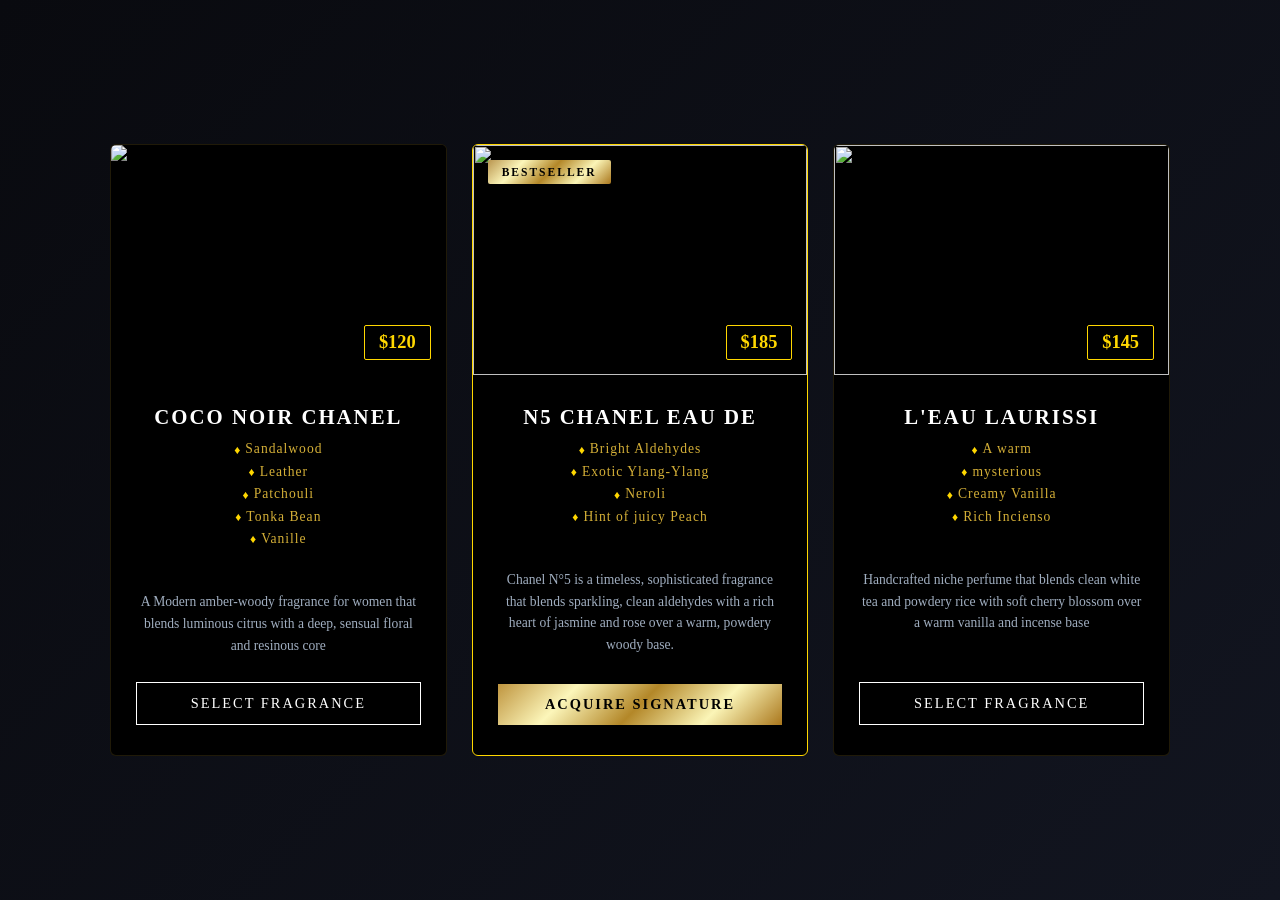
==== index.html @ cbd5b755 "rename file to index.html" ====
<!DOCTYPE html>
<html lang="en">
<head>
    <meta charset="UTF-8">
    <meta name="viewport" content="width=device-width, initial-scale=1.0">
    <title>FLEXBOX PRICING CARDS</title> 
    <link rel="Luxurious script" href="https://fonts.google.com/specimen/Luxurious+Script?preview.script=Latn">
    <link rel="Luxurious script" href="https://fonts.google.com/?preview.script=Latn&query=cinzel">
    <link rel="stylesheet" href="style.css">
</head>
<body>
    <style>
    :root {
      --bg-dark-gradient: linear-gradient(135deg,black 0%, black 100%);
      --card-bg-dark: black;
      --card-bg-featured: black;
      --text-primary: white;
      --text-muted: lightgray;
      --gold-accent: gold;
    --gold-gradient: linear-gradient(135deg, #b9954e 0%, #fcf6ba 25%, #b38728 50%, #fbf5b7 75%, #aa771c 100%);    }

    * {
      box-sizing: border-box;
      margin: 0;
      padding: 0;
    }
    body{
        font-family: 'Times New Roman', Times, serif;
        background: linear-gradient(135deg, #090a0f 0%, #121520 100% );
        min-height: 100vh;
        display: flex;
        justify-content: center;
        align-items: center;
        padding: 20px;
        }
    .pricing-container {
        display: flex;
        flex-direction: row;
        justify-content: center;
        align-items: stretch; 
        gap: 25px;
        width: 100%;
        max-width: 1100px;
        flex-wrap: wrap;
        padding: 0 20px;
    }
    .perfume-card {

     background-color: black;
     border: 1px solid rgba(212, 175, 55, 0.15); 
     border-radius: 6px;
     overflow: hidden;
     position: relative;
     transition: transform 0.4s cubic-bezier(0.16, 1, 0.3, 1), border-color 0.4s ease, box-shadow 0.4s ease;
     flex: 1 1 320px;
     display: flex;
     flex-direction: column;
    }
    .image-wrapper {
     position: relative;
     width: 100%;
     height: 230px;
     overflow: hidden;
     background-color: black;
    }
    .image-wrapper img {
     width: 100%;
     height: 100%;
     object-fit: cover;        
     object-position: center;   
     display: block;
    }

    .price-tag {
     position: absolute;
     bottom: 15px;
     right: 15px;
     background-color: black;
     backdrop-filter: blur(4px);
     border: 1px solid gold;
     color: gold;
     font-weight: 600;
     font-size: 1.15rem;
     padding: 6px 14px;
     border-radius: 2px;
     z-index: 10;
    }
    .card-content {
     padding: 30px 25px;
     text-align: center;
     display: flex;
     flex-direction: column;
     align-items: center;
     flex-grow: 1;
    } 

.perfume-title {
  color: #ffffff;         
  font-family: 'Cinzel', serif;
  font-size: 1.3rem;
  letter-spacing: 2px;
  margin-bottom: 12px;
  text-transform: uppercase;
}

.scent-notes {
  list-style: none;
  width: 100%;
  margin-bottom: 20px;
}

.scent-notes li {
  color: #d4af37 ;         
  font-size: 0.85rem;
  margin-bottom: 6px;
  letter-spacing: 1px;
  text-align:center;
  position: relative;
}
.scent-notes li::before {
    content:"♦ " ;
    display: inline;
    color: var(--gold-accent);
    font-size: 0.75rem;
    vertical-align: middle;
}

.description {
  color: #a0aec0 ;         
  font-size: 0.85rem;
  line-height: 1.6;
  margin-bottom: 25px;
  font-weight: 300;
  flex-grow: 1;
}

.purchase-btn {
  width: 100%;
  background: transparent ; 
  color: #ffffff ;         
  border: 1px solid #ffffff ; 
  padding: 12px 0;
  font-family: 'Cinzel', serif;
  font-size: 0.9rem;
  letter-spacing: 2px;
  text-transform: uppercase;
  cursor: pointer;
  transition: all 0.3s ease;
}

.purchase-btn:hover {
  background: #ffffff ;
  color: #000000 ;
}

.perfume-card.featured {
        background-color: var(--card-bg-featured);
        border: 1px solid var(--gold-accent);
    }
    
.featured-btn {
  background: linear-gradient(135deg, #bf953f 0%, #fcf6ba 25%, #b38728 50%, #fbf5b7 75%, #aa771c 100%);
  border: none ;
  color: #000000 ;
  font-weight: 600;
}

.featured-btn:hover {
  background: #ffffff ;
  color: #000000 ;
  box-shadow: 0 0 15px rgba(255, 255, 255, 0.4);
}
.perfume-card:hover {
    transform: translateY(-10px);
    border-color: #d4af37;
     box-shadow: 0 20px 40px rgba(0, 0, 0, 0.8), 
              0 0 22px rgba(212, 175, 55, 0.25);
}
.signature-badge {
    position: absolute;
    top: 15px;
    left: 15px;
    z-index: 30 ; 
    background: var(--gold-gradient);
    color: #000000 ;
    font-family: 'Cinzel', serif;
    font-size: 0.72rem;
    font-weight: 700;
    text-transform: uppercase;
    letter-spacing: 2px;
    padding: 6px 14px;
    border-radius: 2px;
    box-shadow: 0 4px 12px rgba(0, 0, 0, 0.6);
    display: block ;
}


    </style>
    <main class="pricing-container">
        <section class="perfume-card">
            <div class="image-wrapper">
                <span class="price-tag">$120 </span>
                    <img src="C:\Users\ADMIN\OneDrive\Desktop\Mern Stack\front end\CSS\coco perfume.avif" alt="coco noir chanel">
            </div>

            <div class="card-content">
                <h2 class="perfume-title">COCO NOIR CHANEL</h2>
                <ul class="scent-notes">
                    <li>Sandalwood</li>
                    <li>Leather</li>
                    <li>Patchouli</li> 
                    <li>Tonka Bean</li>
                    <li>Vanille</li>
                 </ul>
                 <br>
            <p class="description">A Modern amber-woody fragrance for women that blends luminous citrus with a deep, sensual floral and resinous core</p>
            <button class="purchase-btn"> SELECT FRAGRANCE </button>
            </div>


        </section>

        <section class="perfume-card featured">
            <div class="signature-badge">Bestseller</div>
            <div class="image-wrapper">
                <span class="price-tag">$185</span>
                <img src="C:\Users\ADMIN\Downloads\n5 perfume.avif">

            </div>
        <div class="card-content">
            <h2 class="perfume-title">N5 Chanel eau de</h2>
            <ul class="scent-notes">
                <li>Bright Aldehydes</li>
                <li>Exotic Ylang-Ylang</li>
                <li>Neroli</li>
                <li>Hint of juicy Peach</li>
            </ul>
            <br>
            <p class="description">Chanel N°5 is a timeless, sophisticated fragrance that blends sparkling, clean aldehydes with a rich heart of jasmine and rose over a warm, powdery woody base.</p>
            <button class="purchase-btn featured-btn">ACQUIRE SIGNATURE</button>
        </div>
        </section>

        <section class="perfume-card">
            <div class="image-wrapper">
                <span class="price-tag">$145</span>
                    <img src="C:\Users\ADMIN\Downloads\laurissi perfume.avif">
            </div>

        <div class="card-content">
            <h2 class="perfume-title">L'Eau Laurissi</h2>
            <ul class="scent-notes">
                <li>A warm</li>
                <li>mysterious</li>
                <li>Creamy Vanilla</li>
                <li>Rich Incienso</li>
            </ul>
            <br>
            <p class="description">Handcrafted niche perfume that blends clean white tea and powdery rice with soft cherry blossom over a warm vanilla and incense base</p><br>
            <button class="purchase-btn">SELECT FRAGRANCE</button>
        </div>
        </section>
    </main>
</body>
</html>
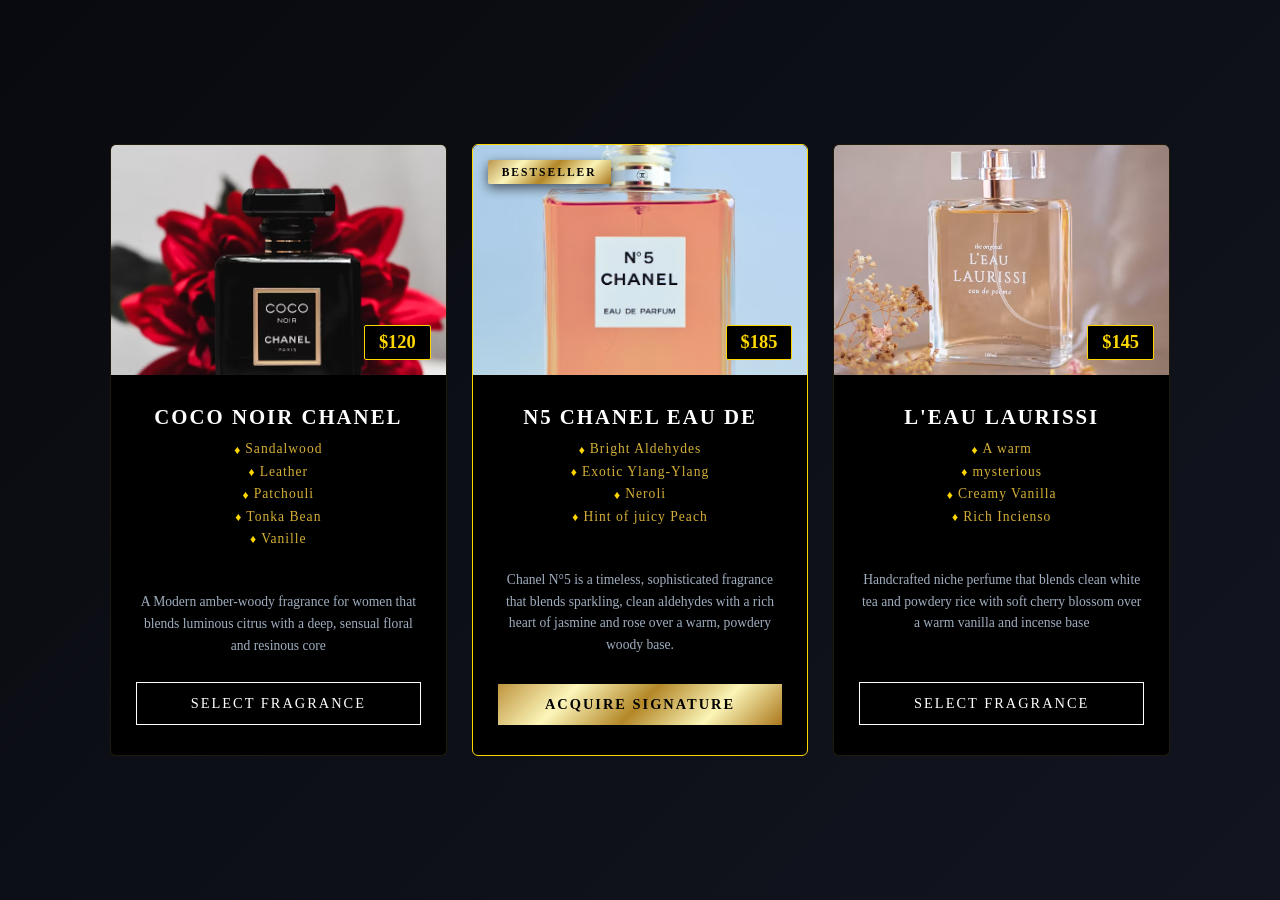
==== commit 4eb61f6c: "fixed filename spaces" ====
--- a/index.html
+++ b/index.html
@@ -200,7 +200,7 @@
         <section class="perfume-card">
             <div class="image-wrapper">
                 <span class="price-tag">$120 </span>
-                    <img src="C:\Users\ADMIN\OneDrive\Desktop\Mern Stack\front end\CSS\coco perfume.avif" alt="coco noir chanel">
+                    <img src="coco-perfume.avif" alt="coco noir chanel">
             </div>
 
             <div class="card-content">
@@ -224,7 +224,7 @@
             <div class="signature-badge">Bestseller</div>
             <div class="image-wrapper">
                 <span class="price-tag">$185</span>
-                <img src="C:\Users\ADMIN\Downloads\n5 perfume.avif">
+                <img src="n5-perfume.avif">
 
             </div>
         <div class="card-content">
@@ -244,7 +244,7 @@
         <section class="perfume-card">
             <div class="image-wrapper">
                 <span class="price-tag">$145</span>
-                    <img src="C:\Users\ADMIN\Downloads\laurissi perfume.avif">
+                    <img src="laurissi-perfume.avif">
             </div>
 
         <div class="card-content">
